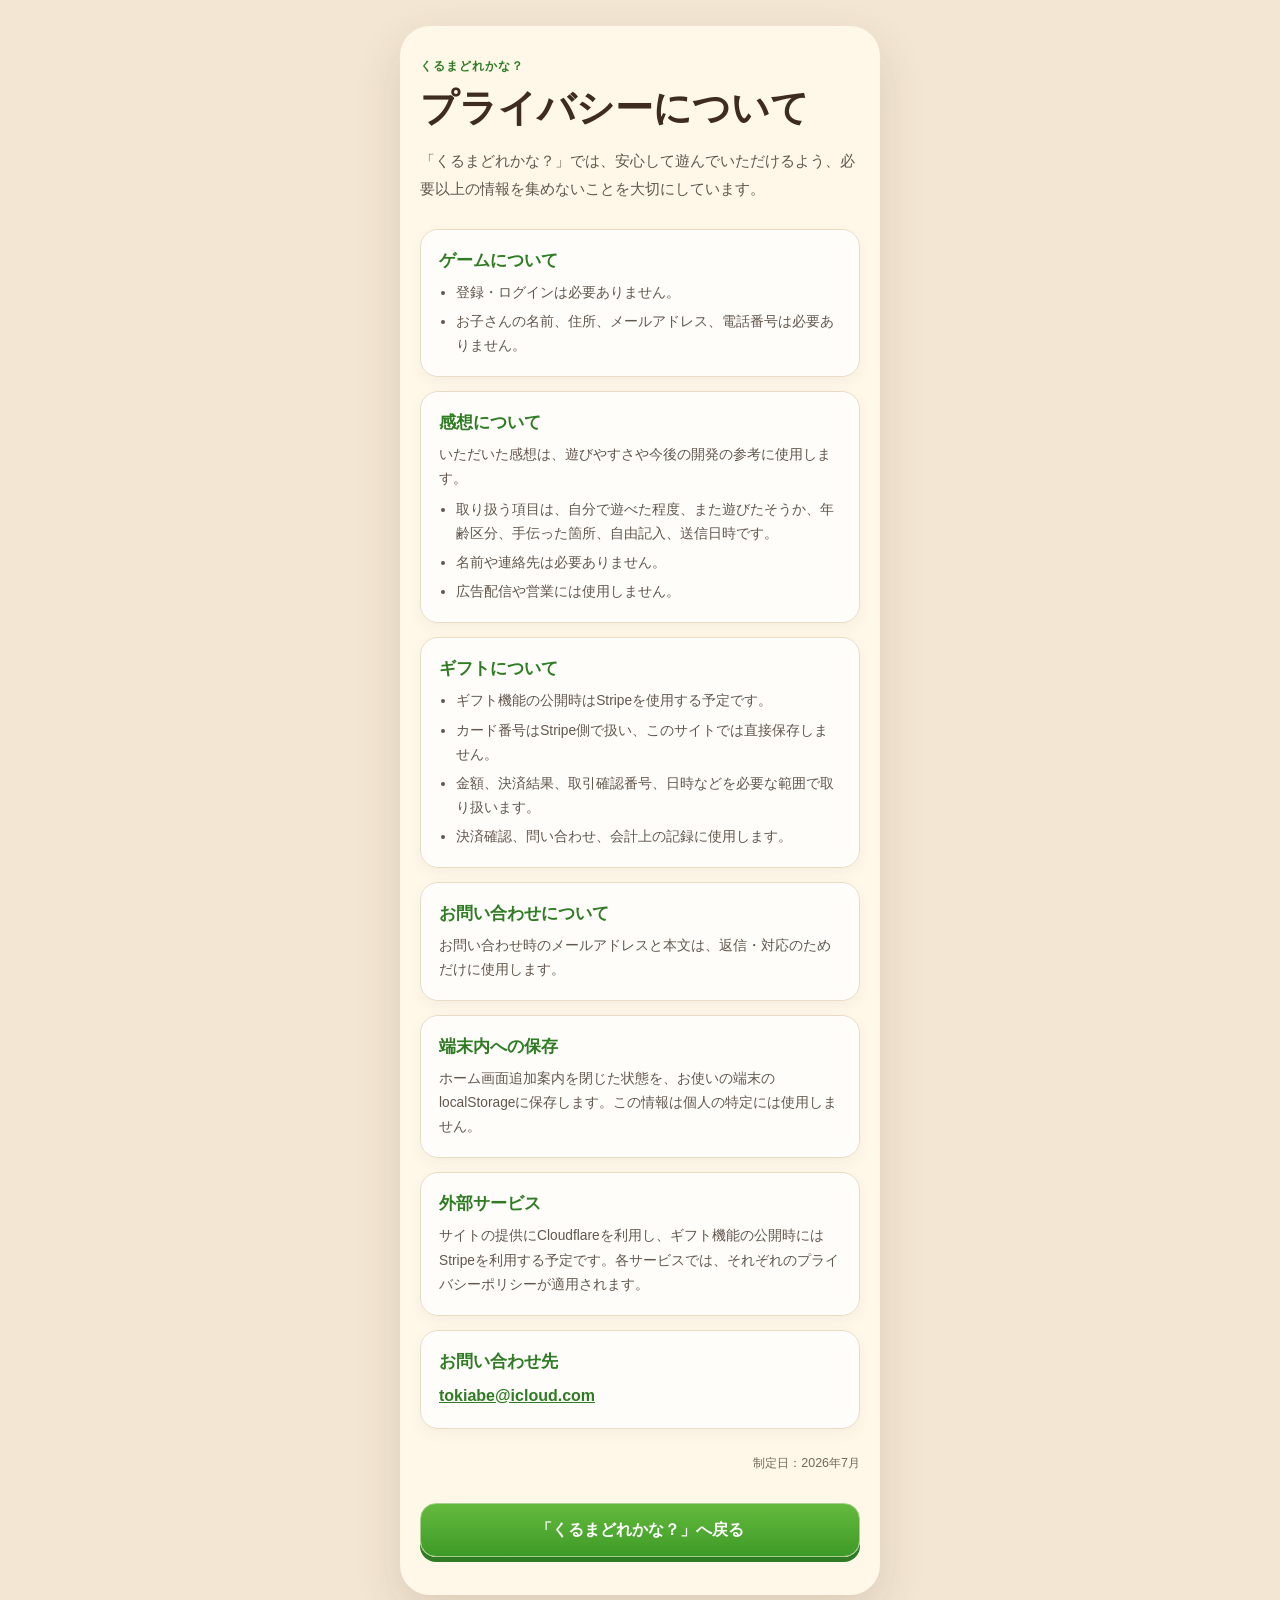
==== privacy.html @ 51613791 "Refine support content and add privacy page" ====
<!doctype html>
<html lang="ja">
<head>
<meta charset="utf-8">
<meta name="viewport" content="width=device-width,initial-scale=1,viewport-fit=cover">
<meta name="robots" content="noindex,nofollow">
<meta name="theme-color" content="#fff8e9">
<link rel="icon" href="data:,">
<title>プライバシーについて｜くるまどれかな？</title>
<style>
:root{color-scheme:light;--ink:#3f2c20;--muted:#75675b;--cream:#fff8e9;--cream-deep:#f3e6d3;--line:#eadbc5;--green:#48a72d;--green-dark:#2f7c24;--green-soft:#eaf6df;--focus:#0969b8;--shadow:0 18px 48px rgba(76,52,28,.14)}
*{box-sizing:border-box}
html{background:var(--cream-deep)}
body{margin:0;min-width:280px;color:var(--ink);background:var(--cream-deep);font-family:-apple-system,BlinkMacSystemFont,"Hiragino Kaku Gothic ProN","Yu Gothic",Meiryo,sans-serif;font-size:16px;line-height:1.75;-webkit-text-size-adjust:100%;-webkit-font-smoothing:antialiased}
.page{width:100%;max-width:480px;min-height:100vh;margin:0 auto;padding:calc(30px + env(safe-area-inset-top)) 20px calc(38px + env(safe-area-inset-bottom));background:var(--cream)}
.eyebrow{margin:0 0 6px;color:var(--green-dark);font-size:.75rem;font-weight:900;letter-spacing:.08em}
h1{margin:0;font-size:clamp(1.9rem,8vw,2.4rem);line-height:1.3;letter-spacing:0}
.lead{margin:14px 0 26px;color:#62564d;font-size:.94rem;line-height:1.85}
.section{margin-top:14px;padding:18px;border:1px solid var(--line);border-radius:18px;background:rgba(255,255,255,.76);box-shadow:0 5px 14px rgba(76,53,32,.05)}
.section h2{margin:0 0 8px;color:var(--green-dark);font-size:1.08rem;line-height:1.45}
.section p{margin:0;color:#62564d;font-size:.86rem}
.section ul{margin:7px 0 0;padding-left:1.25em;color:#62564d;font-size:.86rem}
.section li+li{margin-top:5px}
.contact{color:var(--green-dark);font-weight:800;overflow-wrap:anywhere}
.back{display:flex;min-height:54px;align-items:center;justify-content:center;margin-top:28px;border:1px solid #a6ce8c;border-radius:16px;padding:12px 18px;color:#fff;background:linear-gradient(180deg,#64ba3d,#3e9a27);box-shadow:0 5px 0 var(--green-dark);font-weight:900;text-align:center;text-decoration:none}
.date{margin:24px 0 0;color:var(--muted);font-size:.78rem;text-align:right}
:focus-visible{outline:3px solid var(--focus);outline-offset:3px}
@media(min-width:600px){body{padding:26px 0 34px}.page{min-height:calc(100vh - 60px);border-radius:30px;box-shadow:var(--shadow)}}
@media(max-width:340px){.page{padding-right:14px;padding-left:14px}.section{padding-right:15px;padding-left:15px}}
</style>
</head>
<body>
<main class="page">
  <p class="eyebrow">くるまどれかな？</p>
  <h1>プライバシーについて</h1>
  <p class="lead">「くるまどれかな？」では、安心して遊んでいただけるよう、必要以上の情報を集めないことを大切にしています。</p>

  <section class="section" aria-labelledby="privacyGame">
    <h2 id="privacyGame">ゲームについて</h2>
    <ul>
      <li>登録・ログインは必要ありません。</li>
      <li>お子さんの名前、住所、メールアドレス、電話番号は必要ありません。</li>
    </ul>
  </section>

  <section class="section" aria-labelledby="privacyFeedback">
    <h2 id="privacyFeedback">感想について</h2>
    <p>いただいた感想は、遊びやすさや今後の開発の参考に使用します。</p>
    <ul>
      <li>取り扱う項目は、自分で遊べた程度、また遊びたそうか、年齢区分、手伝った箇所、自由記入、送信日時です。</li>
      <li>名前や連絡先は必要ありません。</li>
      <li>広告配信や営業には使用しません。</li>
    </ul>
  </section>

  <section class="section" aria-labelledby="privacyGift">
    <h2 id="privacyGift">ギフトについて</h2>
    <ul>
      <li>ギフト機能の公開時はStripeを使用する予定です。</li>
      <li>カード番号はStripe側で扱い、このサイトでは直接保存しません。</li>
      <li>金額、決済結果、取引確認番号、日時などを必要な範囲で取り扱います。</li>
      <li>決済確認、問い合わせ、会計上の記録に使用します。</li>
    </ul>
  </section>

  <section class="section" aria-labelledby="privacyContact">
    <h2 id="privacyContact">お問い合わせについて</h2>
    <p>お問い合わせ時のメールアドレスと本文は、返信・対応のためだけに使用します。</p>
  </section>

  <section class="section" aria-labelledby="privacyStorage">
    <h2 id="privacyStorage">端末内への保存</h2>
    <p>ホーム画面追加案内を閉じた状態を、お使いの端末のlocalStorageに保存します。この情報は個人の特定には使用しません。</p>
  </section>

  <section class="section" aria-labelledby="privacyServices">
    <h2 id="privacyServices">外部サービス</h2>
    <p>サイトの提供にCloudflareを利用し、ギフト機能の公開時にはStripeを利用する予定です。各サービスでは、それぞれのプライバシーポリシーが適用されます。</p>
  </section>

  <section class="section" aria-labelledby="privacyAddress">
    <h2 id="privacyAddress">お問い合わせ先</h2>
    <a class="contact" href="mailto:tokiabe@icloud.com">tokiabe@icloud.com</a>
  </section>

  <p class="date">制定日：2026年7月</p>
  <a class="back" href="./support.html">「くるまどれかな？」へ戻る</a>
</main>

<!-- 公開前に、感想の保存項目・Stripe決済処理・Cloudflareでのデータ処理と本文を再照合すること。 -->
</body>
</html>
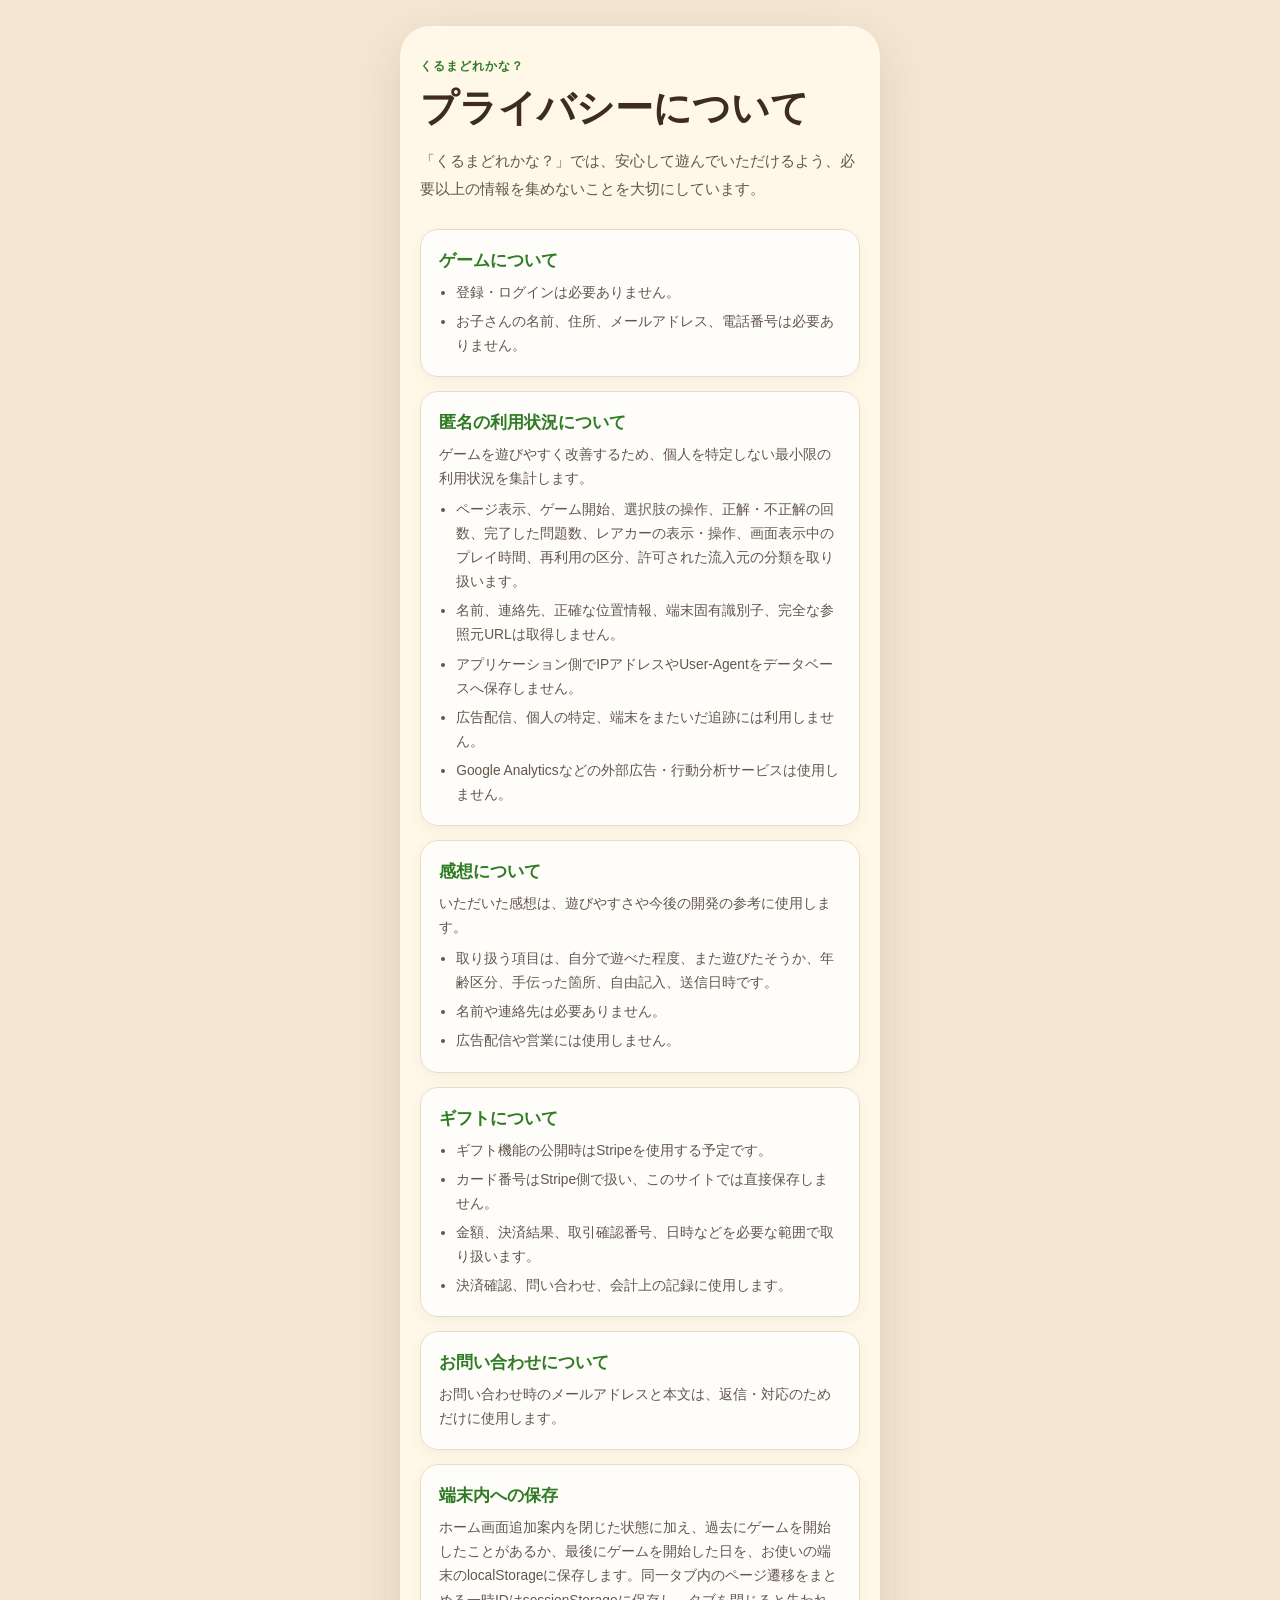
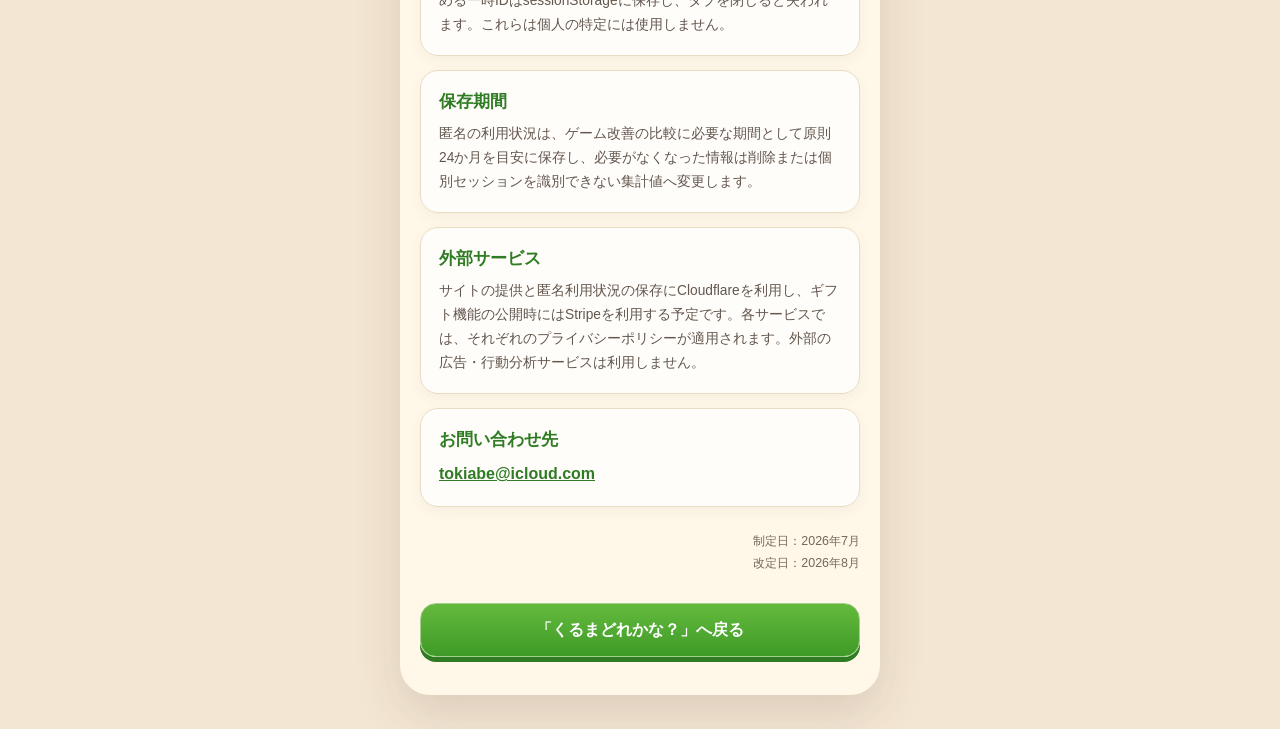
==== commit deafd3f3: "Add anonymous play analytics" ====
--- a/privacy.html
+++ b/privacy.html
@@ -43,6 +43,18 @@
     </ul>
   </section>
 
+  <section class="section" aria-labelledby="privacyAnalytics">
+    <h2 id="privacyAnalytics">匿名の利用状況について</h2>
+    <p>ゲームを遊びやすく改善するため、個人を特定しない最小限の利用状況を集計します。</p>
+    <ul>
+      <li>ページ表示、ゲーム開始、選択肢の操作、正解・不正解の回数、完了した問題数、レアカーの表示・操作、画面表示中のプレイ時間、再利用の区分、許可された流入元の分類を取り扱います。</li>
+      <li>名前、連絡先、正確な位置情報、端末固有識別子、完全な参照元URLは取得しません。</li>
+      <li>アプリケーション側でIPアドレスやUser-Agentをデータベースへ保存しません。</li>
+      <li>広告配信、個人の特定、端末をまたいだ追跡には利用しません。</li>
+      <li>Google Analyticsなどの外部広告・行動分析サービスは使用しません。</li>
+    </ul>
+  </section>
+
   <section class="section" aria-labelledby="privacyFeedback">
     <h2 id="privacyFeedback">感想について</h2>
     <p>いただいた感想は、遊びやすさや今後の開発の参考に使用します。</p>
@@ -70,12 +82,17 @@
 
   <section class="section" aria-labelledby="privacyStorage">
     <h2 id="privacyStorage">端末内への保存</h2>
-    <p>ホーム画面追加案内を閉じた状態を、お使いの端末のlocalStorageに保存します。この情報は個人の特定には使用しません。</p>
+    <p>ホーム画面追加案内を閉じた状態に加え、過去にゲームを開始したことがあるか、最後にゲームを開始した日を、お使いの端末のlocalStorageに保存します。同一タブ内のページ遷移をまとめる一時IDはsessionStorageに保存し、タブを閉じると失われます。これらは個人の特定には使用しません。</p>
+  </section>
+
+  <section class="section" aria-labelledby="privacyRetention">
+    <h2 id="privacyRetention">保存期間</h2>
+    <p>匿名の利用状況は、ゲーム改善の比較に必要な期間として原則24か月を目安に保存し、必要がなくなった情報は削除または個別セッションを識別できない集計値へ変更します。</p>
   </section>
 
   <section class="section" aria-labelledby="privacyServices">
     <h2 id="privacyServices">外部サービス</h2>
-    <p>サイトの提供にCloudflareを利用し、ギフト機能の公開時にはStripeを利用する予定です。各サービスでは、それぞれのプライバシーポリシーが適用されます。</p>
+    <p>サイトの提供と匿名利用状況の保存にCloudflareを利用し、ギフト機能の公開時にはStripeを利用する予定です。各サービスでは、それぞれのプライバシーポリシーが適用されます。外部の広告・行動分析サービスは利用しません。</p>
   </section>
 
   <section class="section" aria-labelledby="privacyAddress">
@@ -83,10 +100,10 @@
     <a class="contact" href="mailto:tokiabe@icloud.com">tokiabe@icloud.com</a>
   </section>
 
-  <p class="date">制定日：2026年7月</p>
+  <p class="date">制定日：2026年7月<br>改定日：2026年8月</p>
   <a class="back" href="./support.html">「くるまどれかな？」へ戻る</a>
 </main>
 
-<!-- 公開前に、感想の保存項目・Stripe決済処理・Cloudflareでのデータ処理と本文を再照合すること。 -->
+<!-- 公開前に、感想・匿名利用状況の保存項目、Stripe決済処理、Cloudflareでのデータ処理と本文を再照合すること。 -->
 </body>
 </html>
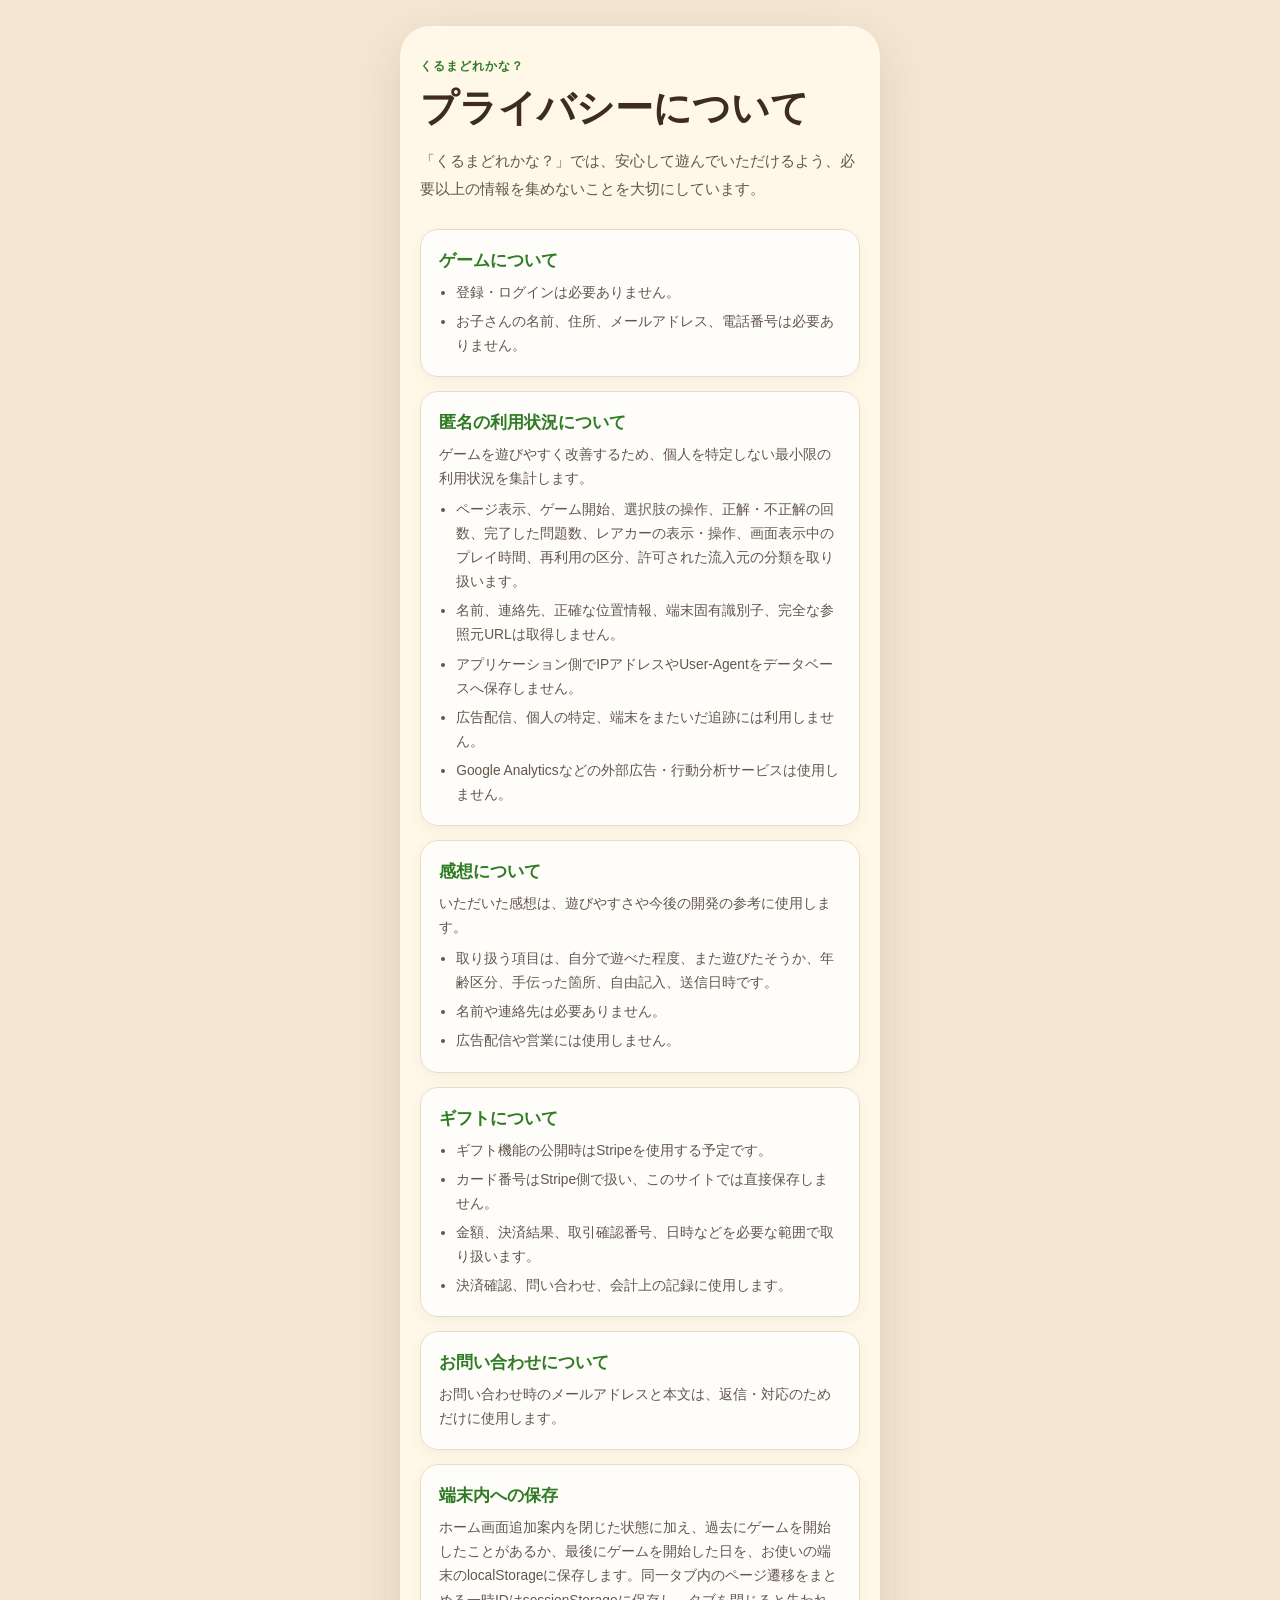
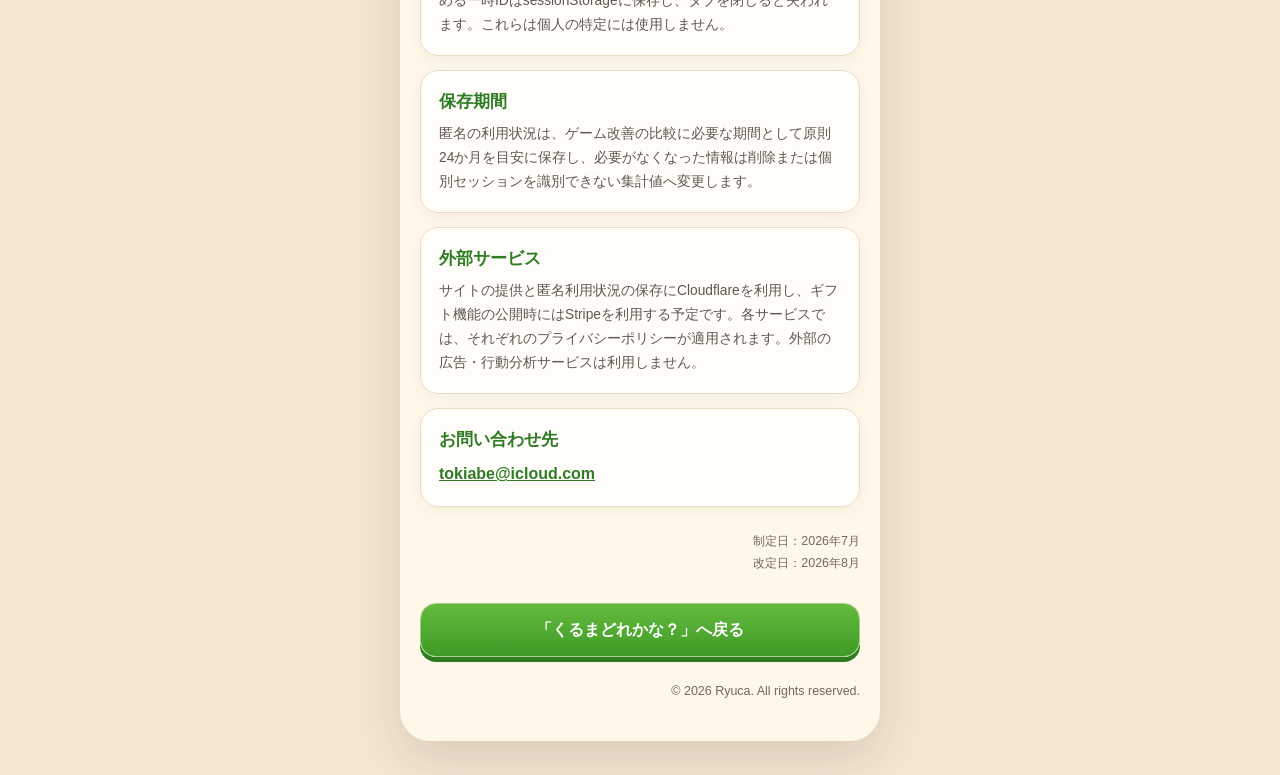
==== commit ea32b734: "Add copyright protection to privacy.html" ====
--- a/privacy.html
+++ b/privacy.html
@@ -5,6 +5,8 @@
 <meta name="viewport" content="width=device-width,initial-scale=1,viewport-fit=cover">
 <meta name="robots" content="noindex,nofollow">
 <meta name="theme-color" content="#fff8e9">
+<meta name="author" content="Ryuca">
+<meta name="copyright" content="© 2026 Ryuca. All rights reserved.">
 <link rel="icon" href="data:,">
 <title>プライバシーについて｜くるまどれかな？</title>
 <style>
@@ -102,6 +104,7 @@
 
   <p class="date">制定日：2026年7月<br>改定日：2026年8月</p>
   <a class="back" href="./support.html">「くるまどれかな？」へ戻る</a>
+  <p class="date">© 2026 Ryuca. All rights reserved.</p>
 </main>
 
 <!-- 公開前に、感想・匿名利用状況の保存項目、Stripe決済処理、Cloudflareでのデータ処理と本文を再照合すること。 -->
